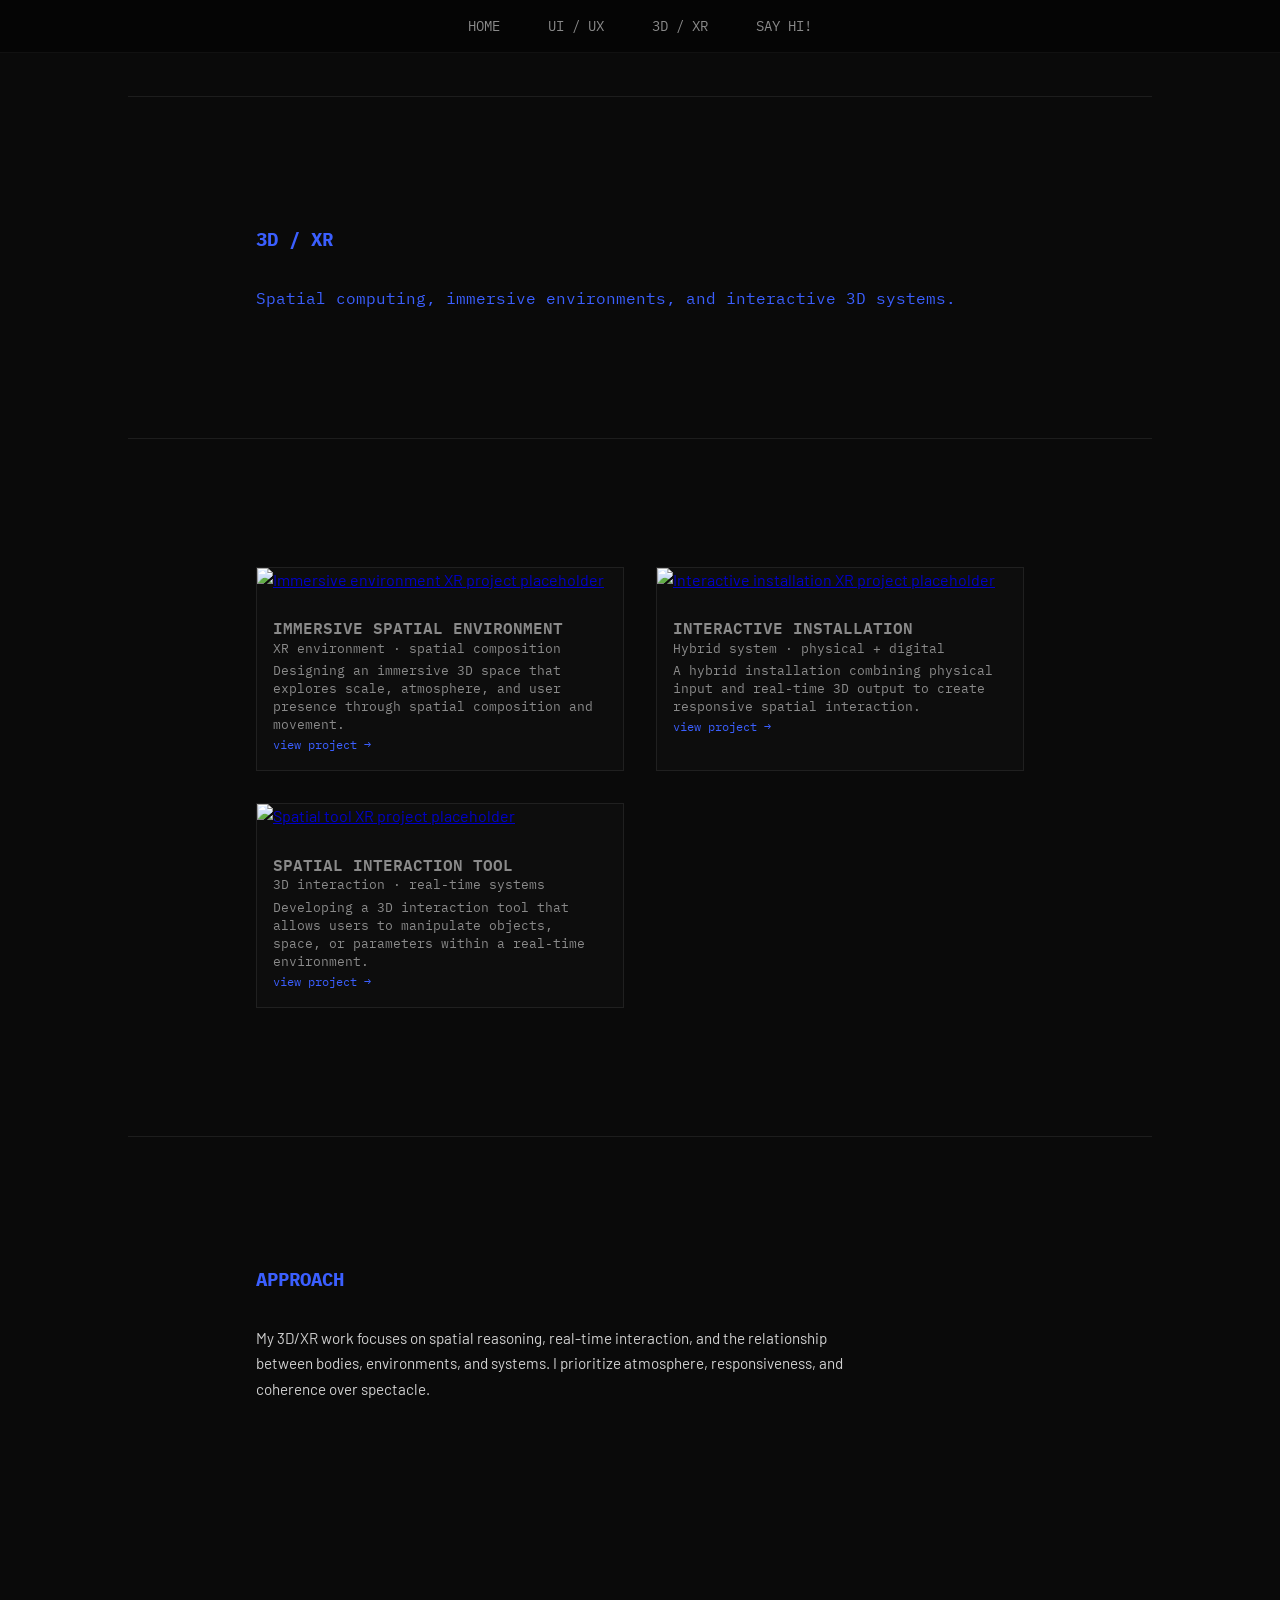
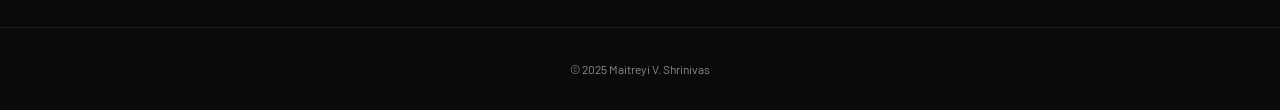
==== 3dxr.html @ fe44a569 "more pages" ====
<!DOCTYPE html>
<html lang="en">
<head>
  <meta charset="UTF-8" />
  <meta name="viewport" content="width=device-width, initial-scale=1.0" />

  <title>3D / XR | Maitreyi V. Shrinivas</title>
  <meta name="description"
    content="3D and XR projects focused on spatial interaction, immersive environments, and hybrid digital-physical systems." />

  <link rel="icon" href="assets/favicon.png" type="image/png" />
  <link href="https://fonts.googleapis.com/css2?family=Barlow:wght@300;500&family=IBM+Plex+Mono:wght@400;600&display=swap" rel="stylesheet" />
  <link rel="stylesheet" href="style.css" />
</head>

<body>

<!-- ===== GLOBAL NAV ===== -->
<nav id="nav">
  <a href="/">home</a>
  <a href="/uiux.html">ui / ux</a>
  <a href="/3dxr.html">3d / xr</a>
  <a href="/#contact">say hi!</a>
</nav>

<main>

<!-- ===== PAGE HEADER ===== -->
<section class="section">
  <h2>3d / xr</h2>
  <p class="subtitle">
    Spatial computing, immersive environments, and interactive 3D systems.
  </p>
</section>

<!-- ===== 3D/XR PROJECTS ===== -->
<section class="section">
  <div class="work-grid">

    <!-- PROJECT 1 -->
    <article class="project">
      <a href="/3dxrprojs/immersive-environment.html">
        <img src="assets/3dxr_placeholder_1.png" alt="Immersive environment XR project placeholder" />
      </a>
      <div class="caption">
        <h3>Immersive Spatial Environment</h3>
        <p>XR environment · spatial composition</p>
        <p class="summary">
          Designing an immersive 3D space that explores scale, atmosphere,
          and user presence through spatial composition and movement.
        </p>
        <a href="/3dxrprojs/immersive-environment.html" class="case-link">
          view project →
        </a>
      </div>
    </article>

    <!-- PROJECT 2 -->
    <article class="project">
      <a href="/3dxrprojs/interactive-installation.html">
        <img src="assets/3dxr_placeholder_2.png" alt="Interactive installation XR project placeholder" />
      </a>
      <div class="caption">
        <h3>Interactive Installation</h3>
        <p>Hybrid system · physical + digital</p>
        <p class="summary">
          A hybrid installation combining physical input and real-time 3D output
          to create responsive spatial interaction.
        </p>
        <a href="/3dxrprojs/interactive-installation.html" class="case-link">
          view project →
        </a>
      </div>
    </article>

    <!-- PROJECT 3 -->
    <article class="project">
      <a href="/3dxrprojs/spatial-tool.html">
        <img src="assets/3dxr_placeholder_3.png" alt="Spatial tool XR project placeholder" />
      </a>
      <div class="caption">
        <h3>Spatial Interaction Tool</h3>
        <p>3D interaction · real-time systems</p>
        <p class="summary">
          Developing a 3D interaction tool that allows users to manipulate
          objects, space, or parameters within a real-time environment.
        </p>
        <a href="/3dxrprojs/spatial-tool.html" class="case-link">
          view project →
        </a>
      </div>
    </article>

  </div>
</section>

<!-- ===== APPROACH ===== -->
<section class="section">
  <h2>approach</h2>
  <div class="about-grid">
    <div class="text">
      <p>
        My 3D/XR work focuses on spatial reasoning, real-time interaction,
        and the relationship between bodies, environments, and systems.
        I prioritize atmosphere, responsiveness, and coherence over spectacle.
      </p>
    </div>
  </div>
</section>

</main>

<footer>
  <p>© 2025 Maitreyi V. Shrinivas</p>
</footer>

<script src="script.js"></script>
</body>
</html>
---- style.css ----
/* ===== GLOBAL RESET ===== */
* {
  margin: 0;
  padding: 0;
  box-sizing: border-box;
}

body {
  font-family: 'Barlow', sans-serif;
  background-color: #0a0a0a;
  color: #e8e8e8;
  line-height: 1.5;
  overflow-x: hidden;
}

/* ===== COLOR SYSTEM ===== */
:root {
  --accent-blue: #3b5fff;
  --accent-red: #ff3b3b;
  --accent-gray: #1a1a1a;
  --text-dim: #8a8a8a;
}

/* ===== NAVIGATION ===== */
#nav {
  position: fixed;
  top: 0;
  width: 100%;
  background: rgba(5, 5, 5, 0.9);
  border-bottom: 1px solid rgba(255,255,255,0.05);
  display: flex;
  justify-content: center;
  gap: 3rem;
  padding: 1rem 0;
  z-index: 1000;
  font-family: 'IBM Plex Mono', monospace;
  text-transform: uppercase;
  font-size: 0.85rem;
}

#nav a {
  color: var(--text-dim);
  text-decoration: none;
  transition: 0.2s;
}

#nav a:hover {
  color: var(--accent-blue);
}

/* ===== LANDING ===== */
#landing {
  height: 100vh;
  display: flex;
  flex-direction: column;
  justify-content: center;
  align-items: center;
  text-align: center;
  letter-spacing: 0.05em;
  background: linear-gradient(180deg, #0a0a0a 70%, #111 100%);
}

#landing h1 {
  font-size: clamp(2rem, 6vw, 6rem);
  font-weight: 700;
  letter-spacing: -0.02em;
  text-transform: uppercase;
}

#landing p {
  font-family: 'IBM Plex Mono', monospace;
  color: var(--text-dim);
  margin-top: 1rem;
  font-size: 0.95rem;
}

.scroll-indicator {
  position: absolute;
  bottom: 2rem;
  font-family: 'IBM Plex Mono', monospace;
  color: var(--accent-blue);
  font-size: 1rem;
  opacity: 0.6;
}

/* ===== SECTIONS ===== */
.section {
  padding: 8rem 10vw;
  border-top: 1px solid rgba(255,255,255,0.08);
}

.section h2 {
  font-family: 'IBM Plex Mono', monospace;
  text-transform: uppercase;
  font-size: 1.2rem;
  color: var(--accent-blue);
  margin-bottom: 2rem;
}

/* ===== WORK GRID ===== */
.work-grid {
  display: grid;
  grid-template-columns: repeat(auto-fit, minmax(300px, 1fr));
  gap: 2rem;
}

.project {
  position: relative;
  overflow: hidden;
  border: 1px solid rgba(255,255,255,0.08);
  background: #0d0d0d;
  transition: transform 0.3s ease;
}

.project:hover {
  transform: scale(1.01);
  border-color: var(--accent-blue);
}

.project video,
.project img {
  width: 100%;
  height: auto;
  display: block;
  filter: grayscale(0.2) contrast(1.1);
}

.caption {
  padding: 1rem;
}

.caption h3 {
  font-weight: 600;
  text-transform: uppercase;
  font-size: 1rem;
}

.caption p {
  color: var(--text-dim);
  font-family: 'IBM Plex Mono', monospace;
  font-size: 0.8rem;
}

/* ===== REEL ===== */
.reel-wrapper video {
  width: 100%;
  border: 1px solid rgba(255,255,255,0.1);
  margin-bottom: 1rem;
}

.reel-desc {
  font-size: 0.9rem;
  color: var(--text-dim);
  max-width: 700px;
}

/* ===== PROCESS SECTION ===== */
.process-gallery {
  display: grid;
  grid-template-columns: repeat(auto-fit, minmax(300px, 1fr));
  gap: 1.5rem;
}

.process-item {
  position: relative;
  overflow: hidden;
  background: #0d0d0d;
  border: 1px solid rgba(255,255,255,0.05);
}

.process-item img,
.process-item video {
  width: 100%;
  height: 100%;
  object-fit: cover;
  filter: grayscale(1) contrast(1.2);
  opacity: 0.8;
  transition: 0.4s;
}

.process-item:hover img,
.process-item:hover video {
  filter: none;
  opacity: 1;
}

.overlay {
  position: absolute;
  bottom: 0;
  background: rgba(0,0,0,0.7);
  padding: 1rem;
  width: 100%;
  transition: 0.3s;
}

.overlay h4 {
  text-transform: uppercase;
  color: var(--accent-blue);
  font-size: 0.9rem;
}

.overlay p {
  font-family: 'IBM Plex Mono', monospace;
  font-size: 0.75rem;
  color: #ccc;
}

/* ===== ABOUT ===== */
.about-grid {
  display: flex;
  flex-wrap: wrap;
  gap: 2rem;
  align-items: center;
}

.about-grid img {
  width: 240px;
  border: 1px solid rgba(255,255,255,0.08);
  filter: grayscale(0.6);
}

.about-grid .text {
  flex: 1;
  max-width: 600px;
  color: #d0d0d0;
  font-size: 0.95rem;
  line-height: 1.7;
}

/* ===== CONTACT ===== */
#contact {
  text-align: center;
}

#contact a {
  color: var(--accent-blue);
  text-decoration: none;
  font-family: 'IBM Plex Mono', monospace;
}

.socials {
  margin-top: 0.5rem;
  color: var(--text-dim);
  font-size: 0.85rem;
}

/* ===== FOOTER ===== */
footer {
  text-align: center;
  padding: 2rem 0;
  border-top: 1px solid rgba(255,255,255,0.08);
  font-size: 0.75rem;
  color: var(--text-dim);
}

/* ===== RESPONSIVE ===== */
@media (max-width: 768px) {
  #nav {
    gap: 1rem;
    font-size: 0.75rem;
  }
  .section {
    padding: 5rem 6vw;
  }
}

.subtitle {
  font-family: 'IBM Plex Mono', monospace;
  color: var(--accent-blue);
  margin-top: 0.5rem;
  font-size: 1rem;
}

.tags {
  margin: 0.5rem 0;
  display: flex;
  flex-wrap: wrap;
  gap: 0.4rem;
}

.tags span {
  background: rgba(59,95,255,0.15);
  color: var(--accent-blue);
  font-size: 0.65rem;
  padding: 0.2rem 0.4rem;
  border-radius: 3px;
  font-family: 'IBM Plex Mono', monospace;
}

.summary {
  color: var(--text-dim);
  font-size: 0.75rem;
  margin-top: 0.3rem;
}

.case-link {
  font-family: 'IBM Plex Mono', monospace;
  color: var(--accent-blue);
  font-size: 0.75rem;
  text-decoration: none;
}

.case-link:hover {
  text-decoration: underline;
}
/* ===== ABOUT + CONTACT GRID ===== */
.about-contact-grid {
  display: flex;
  justify-content: space-between;
  gap: 6rem;
  align-items: flex-start;
  flex-wrap: wrap;
}

.about-column,
.contact-column {
  flex: 1 1 400px;
}

.about-column .text {
  max-width: 600px;
}

.contact-column {
  text-align: left;
}

.contact-column h2 {
  text-transform: uppercase;
  color: var(--accent-blue);
  font-family: 'IBM Plex Mono', monospace;
  font-size: 1.2rem;
  margin-bottom: 1rem;
}
/* ===== GALLERY HUB (matching Featured Works) ===== */
.gallery-grid {
  display: grid;
  grid-template-columns: repeat(auto-fit, minmax(300px, 1fr));
  gap: 2rem;
}

.gallery-card {
  position: relative;
  overflow: hidden;
  border: 1px solid rgba(255,255,255,0.08);
  background: #0d0d0d;
  transition: transform 0.3s ease;
}

.gallery-card:hover {
  transform: scale(1.01);
  border-color: var(--accent-blue);
}

.gallery-card img {
  width: 100%;
  height: auto;
  display: block;
  filter: grayscale(0.2) contrast(1.1);
  transition: transform 0.4s ease;
}

.gallery-card:hover img {
  transform: scale(1.05);
}

.gallery-card .overlay {
  position: absolute;
  bottom: 0;
  width: 100%;
  background: rgba(0,0,0,0.7);
  padding: 1rem;
  transition: background 0.3s;
}

.gallery-card:hover .overlay {
  background: rgba(0,0,0,0.9);
}

.gallery-card h3 {
  color: var(--accent-blue);
  font-family: 'IBM Plex Mono', monospace;
  text-transform: uppercase;
  font-size: 1rem;
}

.gallery-card p {
  font-size: 0.8rem;
  color: var(--text-dim);
  margin-top: 0.4rem;
}

/* ===== IMAGE ZOOM MODAL ===== */
#img-modal {
  position: fixed;
  top: 0;
  left: 0;
  width: 100%;
  height: 100%;
  background: rgba(0,0,0,0.9);
  display: flex;
  justify-content: center;
  align-items: center;
  opacity: 0;
  pointer-events: none;
  transition: opacity 0.3s ease;
  z-index: 9999;
}

#img-modal.active {
  opacity: 1;
  pointer-events: auto;
}

#img-modal img {
  max-width: 90%;
  max-height: 90%;
  cursor: zoom-out;
  transform: scale(1);
  transition: transform 0.3s ease;
}

#img-modal img.zoomed {
  transform: scale(1.5);
}
/* ===== UNIVERSAL IMAGE MODAL ===== */
#img-modal {
  position: fixed;
  top: 0;
  left: 0;
  width: 100%;
  height: 100%;
  background: rgba(0,0,0,0.9);
  display: flex;
  justify-content: center;
  align-items: center;
  opacity: 0;
  pointer-events: none;
  transition: opacity 0.3s ease;
  z-index: 9999;
}

#img-modal.active {
  opacity: 1;
  pointer-events: auto;
}

#img-modal img {
  max-width: 90%;
  max-height: 90%;
  cursor: zoom-out;
  transform: scale(1);
  transition: transform 0.3s ease;
}

#img-modal img.zoomed {
  transform: scale(1.5);
}

/* ===== LANDING IMAGE BACKGROUND ===== */
#landing {
  background: url("assets/header_image.png") center center / cover no-repeat;
  background-attachment: scroll; 
  min-height: 100vh;
  display: flex;
  flex-direction: column;
  justify-content: center;
  align-items: center;
  position: relative;
}

#landing::after {
  content: "";
  position: absolute;
  inset: 0;
  background: rgba(0, 0, 0, 0.5); 
  z-index: 0;
}

#landing .intro-text,
#landing .scroll-indicator {
  position: relative;
  z-index: 1; 
}
/* ===== STATIC IMAGE WITH GLOW ANIMATION ===== */
#landing {
  position: relative;
  min-height: 100vh;
  display: flex;
  flex-direction: column;
  justify-content: center;
  align-items: center;
  overflow: hidden;
}

.bg-image {
  position: absolute;
  inset: 0;
  background: url("assets/header_image.png") center center / cover no-repeat;
  filter: brightness(0.6) saturate(1.2);
  z-index: 0;
  animation: glowShift 14s ease-in-out infinite alternate;
}

#landing::after {
  content: "";
  position: absolute;
  inset: 0;
  background: radial-gradient(ellipse at center, rgba(0,0,0,0.1) 0%, rgba(0,0,0,0.7) 100%);
  z-index: 1;
}

#landing .intro-text,
#landing .scroll-indicator {
  position: relative;
  z-index: 2;
}

@keyframes glowShift {
  0% {
    filter: brightness(0.55) saturate(1.1) hue-rotate(0deg);
  }
  50% {
    filter: brightness(0.8) saturate(1.3) hue-rotate(20deg);
  }
  100% {
    filter: brightness(0.6) saturate(1.15) hue-rotate(-10deg);
  }
}

/* ===== PAGE HEADERS ===== */
.page-header {
  position: relative;
  text-align: center;
  padding: 3rem 0 2rem 0;
  border-bottom: 1px solid rgba(255,255,255,0.1);
}

.page-header .back {
  position: absolute;
  left: 8vw;
  top: 3rem;
  color: var(--accent-blue);
  text-decoration: none;
  font-family: 'IBM Plex Mono', monospace;
  font-size: 0.85rem;
  letter-spacing: 0.03em;
}

/* ===== GALLERY ITEMS ===== */
.work {
  border: 1px solid rgba(255,255,255,0.1);
  background: #0d0d0d;
  padding: 0.75rem;
  transition: transform 0.3s ease, box-shadow 0.3s ease;
}

.work:hover {
  transform: translateY(-6px) scale(1.03);
  box-shadow: 0 0 18px rgba(59,95,255,0.2);
}

.caption {
  font-family: 'IBM Plex Mono', monospace;
  color: #8a8a8a;
  font-size: 0.9rem;
  margin-top: 0.6rem;
  line-height: 1.4;
}

/* ===== LIGHTBOX ===== */
.lightbox {
  display: none;
  position: fixed;
  z-index: 1000;
  inset: 0;
  background: rgba(0, 0, 0, 0.9);
  justify-content: center;
  align-items: center;
  cursor: grab;
}

.lightbox img {
  max-width: 90%;
  max-height: 90%;
  transition: transform 0.1s ease;
}

main {
  padding: 6rem 10vw;   
  max-width: 2000px;  

.gallery-grid {
  grid-template-columns: repeat(auto-fit, minmax(500px, 1fr)); 
  gap: 3rem;         

.work img {
  border-radius: 6px;   
}
}
}

#gallery.section {
  max-width: none;
  width: 100%;
  padding-left: 5vw;
  padding-right: 5vw;
}

#gallery .work-grid {
  display: grid;
  grid-template-columns: repeat(auto-fit, minmax(600px, 1fr));
  gap: 3rem;
  width: 100%;
}

#gallery .project img {
  width: 100%;
  height: auto;
  object-fit: cover;
}
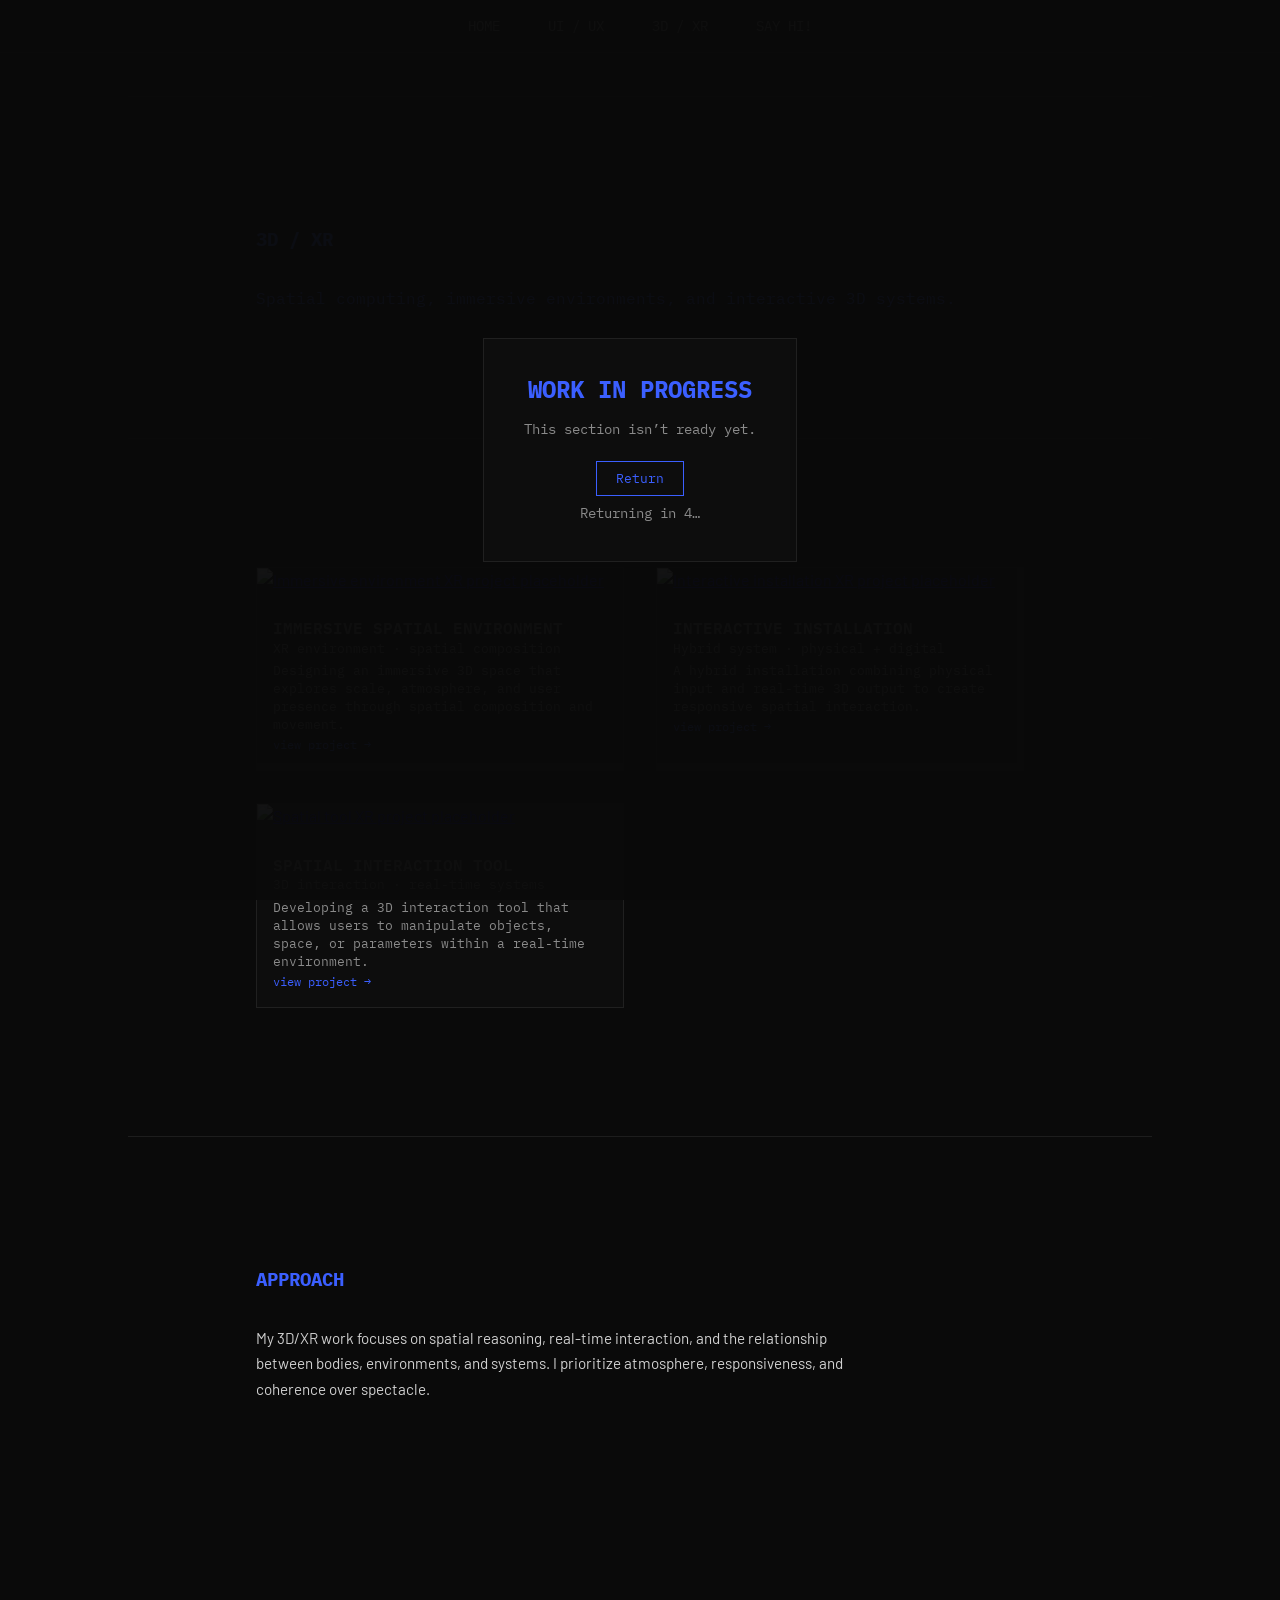
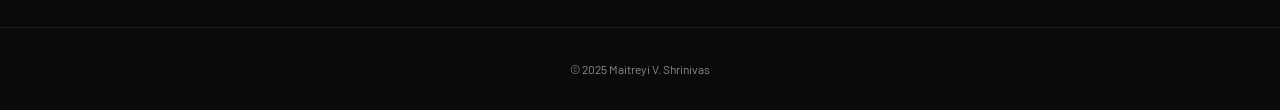
==== commit 66dbbcf0: "structural edits and fixes" ====
--- a/3dxr.html
+++ b/3dxr.html
@@ -12,6 +12,15 @@
   <link href="https://fonts.googleapis.com/css2?family=Barlow:wght@300;500&family=IBM+Plex+Mono:wght@400;600&display=swap" rel="stylesheet" />
   <link rel="stylesheet" href="style.css" />
 </head>
+
+<div id="wip-overlay" class="wip-overlay">
+  <div class="wip-box">
+    <h1>Work In Progress</h1>
+    <p>This section isn’t ready yet.</p>
+    <button id="wip-return">Return</button>
+    <p id="wip-timer">Returning in 5…</p>
+  </div>
+</div>
 
 <body>
 
@@ -114,6 +123,28 @@
   <p>© 2025 Maitreyi V. Shrinivas</p>
 </footer>
 
-<script src="script.js"></script>
+<!--<script src="script.js"></script> -->
+
+<script>
+  const TIMEOUT_MS = 5000;  // 5 seconds
+  let secondsLeft = 5;
+
+  function goHome() {
+    window.location.href = "index.html"; // assume index is home
+  }
+
+  document.getElementById("wip-return").addEventListener("click", goHome);
+
+  const interval = setInterval(() => {
+    secondsLeft--;
+    document.getElementById("wip-timer").textContent = `Returning in ${secondsLeft}…`;
+    if (secondsLeft <= 0) {
+      clearInterval(interval);
+      goHome();
+    }
+  }, 1000);
+</script>
 </body>
+
+
 </html>
--- a/style.css
+++ b/style.css
@@ -390,39 +390,6 @@
   margin-top: 0.4rem;
 }
 
-/* ===== IMAGE ZOOM MODAL ===== */
-#img-modal {
-  position: fixed;
-  top: 0;
-  left: 0;
-  width: 100%;
-  height: 100%;
-  background: rgba(0,0,0,0.9);
-  display: flex;
-  justify-content: center;
-  align-items: center;
-  opacity: 0;
-  pointer-events: none;
-  transition: opacity 0.3s ease;
-  z-index: 9999;
-}
-
-#img-modal.active {
-  opacity: 1;
-  pointer-events: auto;
-}
-
-#img-modal img {
-  max-width: 90%;
-  max-height: 90%;
-  cursor: zoom-out;
-  transform: scale(1);
-  transition: transform 0.3s ease;
-}
-
-#img-modal img.zoomed {
-  transform: scale(1.5);
-}
 /* ===== UNIVERSAL IMAGE MODAL ===== */
 #img-modal {
   position: fixed;
@@ -587,17 +554,17 @@
 }
 
 main {
-  padding: 6rem 10vw;   
-  max-width: 2000px;  
-
-.gallery-grid {
-  grid-template-columns: repeat(auto-fit, minmax(500px, 1fr)); 
-  gap: 3rem;         
-
-.work img {
-  border-radius: 6px;   
-}
-}
+  padding: 6rem 10vw;
+  max-width: 2000px;
+}
+
+main .gallery-grid {
+  grid-template-columns: repeat(auto-fit, minmax(500px, 1fr));
+  gap: 3rem;
+}
+
+main .work img {
+  border-radius: 6px;
 }
 
 #gallery.section {
@@ -620,4 +587,264 @@
   object-fit: cover;
 }
 
-
+#wip-overlay {
+  position: fixed;
+  inset: 0;
+  background: rgba(10,10,10,0.96);
+  display: flex;
+  align-items: center;
+  justify-content: center;
+  z-index: 9999;
+}
+
+.wip-box {
+  background: #0d0d0d;
+  border: 1px solid rgba(255,255,255,0.08);
+  padding: 2rem 2.5rem;
+  text-align: center;
+  font-family: 'IBM Plex Mono', monospace;
+}
+
+.wip-box h1 {
+  color: var(--accent-blue);
+  font-size: 1.5rem;
+  margin-bottom: 0.75rem;
+  text-transform: uppercase;
+}
+
+.wip-box p {
+  color: var(--text-dim);
+  font-size: 0.85rem;
+  margin: 0.4rem 0;
+}
+
+.wip-box button {
+  margin-top: 1rem;
+  padding: 0.5rem 1.2rem;
+  background: transparent;
+  color: var(--accent-blue);
+  border: 1px solid var(--accent-blue);
+  font-family: 'IBM Plex Mono', monospace;
+  font-size: 0.8rem;
+  cursor: pointer;
+}
+
+/* ===== MOBILE GALLERY FIX ===== */
+@media (max-width: 768px) {
+
+  /* Ensure gallery sections respect page padding */
+  #gallery.section,
+  .section {
+    padding-left: 6vw;
+    padding-right: 6vw;
+  }
+
+  /* Force galleries to single-column */
+  .gallery-grid,
+  .work-grid,
+  #gallery .work-grid {
+    grid-template-columns: 1fr;
+    gap: 1.5rem;
+  }
+
+  /* Prevent oversized images from forcing width */
+  .gallery-card img,
+  .project img,
+  .work img {
+    width: 100%;
+    height: auto;
+  }
+
+  /* Reduce caption density */
+  .caption,
+  .gallery-card p {
+    font-size: 0.75rem;
+    line-height: 1.4;
+  }
+
+  .gallery-card img,
+.project img {
+  max-height: 70vh;
+  object-fit: cover;
+}
+
+/* ===== DOCUMENTATION GALLERY (Reusable) ===== */
+.doc-gallery {
+  display: grid;
+  grid-template-columns: repeat(auto-fit, minmax(420px, 1fr));
+  gap: 2.5rem;
+  margin: 4rem auto;
+}
+
+.doc-item {
+  display: flex;
+  gap: 1.5rem;
+  align-items: flex-start;
+  background: #0d0d0d;
+  border: 1px solid rgba(255,255,255,0.08);
+  padding: 1rem;
+}
+
+.doc-item img {
+  width: 100%;
+  max-width: 380px;
+  height: auto;
+  object-fit: cover;
+  cursor: pointer;
+}
+
+.doc-caption {
+  flex: 1;
+  font-family: 'IBM Plex Mono', monospace;
+  font-size: 0.8rem;
+  color: var(--text-dim);
+  line-height: 1.6;
+}
+
+/* Mobile collapse */
+@media (max-width: 900px) {
+  .doc-item {
+    flex-direction: column;
+  }
+}
+/* ===== DOCUMENTATION GALLERY (DARK THEME, CAPTIONED) ===== */
+.gallery {
+  display: grid;
+  grid-template-columns: repeat(auto-fit, minmax(420px, 1fr));
+  gap: 2.5rem;
+  margin: 4rem auto;
+}
+
+.gallery-item {
+  display: flex;
+  gap: 1.5rem;
+  align-items: flex-start;
+  background: #0d0d0d;
+  border: 1px solid rgba(255,255,255,0.08);
+  padding: 1.2rem;
+}
+
+.gallery-item img {
+  width: 100%;
+  max-width: 380px;
+  height: auto;
+  object-fit: cover;
+  cursor: pointer;
+}
+
+.gallery-caption {
+  flex: 1;
+  font-family: 'IBM Plex Mono', monospace;
+  font-size: 0.8rem;
+  color: var(--text-dim);
+  line-height: 1.6;
+}
+
+@media (max-width: 900px) {
+  .gallery-item {
+    flex-direction: column;
+  }
+
+  .gallery-item img {
+    max-width: 100%;
+  }
+}
+
+/* ===== DOCUMENTATION IMAGE NORMALIZATION ===== */
+.gallery-item {
+  align-items: stretch; /* forces image + caption to same vertical rhythm */
+}
+
+.gallery-item img {
+  max-width: 380px;          /* MATCHES Occluder */
+  width: 100%;
+  height: 240px;             /* HARD HEIGHT for consistency */
+  object-fit: cover;         /* prevents distortion */
+  border-radius: 6px;
+  border: 1px solid var(--panel-border);
+  background: #000;
+}
+
+/* Caption spacing parity */
+.gallery-caption {
+  padding-top: 0.25rem;
+}
+/* ===== PROJECT DOCUMENTATION (STABLE, REUSABLE) ===== */
+
+.project-docs {
+  display: grid;
+  grid-template-columns: repeat(auto-fit, minmax(460px, 1fr));
+  gap: 2.5rem;
+  margin: 4rem auto;
+}
+
+.project-doc {
+  display: flex;
+  gap: 1.5rem;
+  align-items: flex-start;
+  background: #0d0d0d;
+  border: 1px solid rgba(255,255,255,0.08);
+  padding: 1.2rem;
+}
+
+.project-doc img {
+  width: 100%;
+  max-width: 380px;   /* MATCHES Occluder */
+  height: 240px;      /* HARD LOCK */
+  object-fit: cover;
+  border-radius: 6px;
+  border: 1px solid rgba(255,255,255,0.08);
+  background: #000;
+}
+
+.project-doc p {
+  font-family: 'IBM Plex Mono', monospace;
+  font-size: 0.8rem;
+  color: var(--text-dim);
+  line-height: 1.6;
+}
+
+/* Mobile collapse */
+@media (max-width: 900px) {
+  .project-doc {
+    flex-direction: column;
+  }
+
+  .project-doc img {
+    max-width: 100%;
+    height: auto;
+  }
+}
+/* ===== THUMBNAIL GALLERY (ZONE ONE + OCCLUDER) ===== */
+
+.gallery {
+  display: grid;
+  grid-template-columns: repeat(auto-fit, minmax(260px, 1fr));
+  gap: 2rem;
+  margin: 4rem auto;
+}
+
+.gallery-item {
+  display: flex;
+  flex-direction: column;
+  gap: 0.6rem;
+}
+
+.gallery-item img {
+  width: 100%;
+  height: 180px;              /* HARD LOCK — all thumbnails same */
+  object-fit: cover;          /* uniform crop */
+  border-radius: 8px;
+  border: 1px solid var(--panel-border);
+  background: #000;
+  cursor: zoom-in;
+}
+
+.gallery-caption {
+  font-size: 0.8rem;
+  color: var(--text-dim);
+  font-family: 'IBM Plex Mono', monospace;
+  line-height: 1.5;
+}
+
+}
